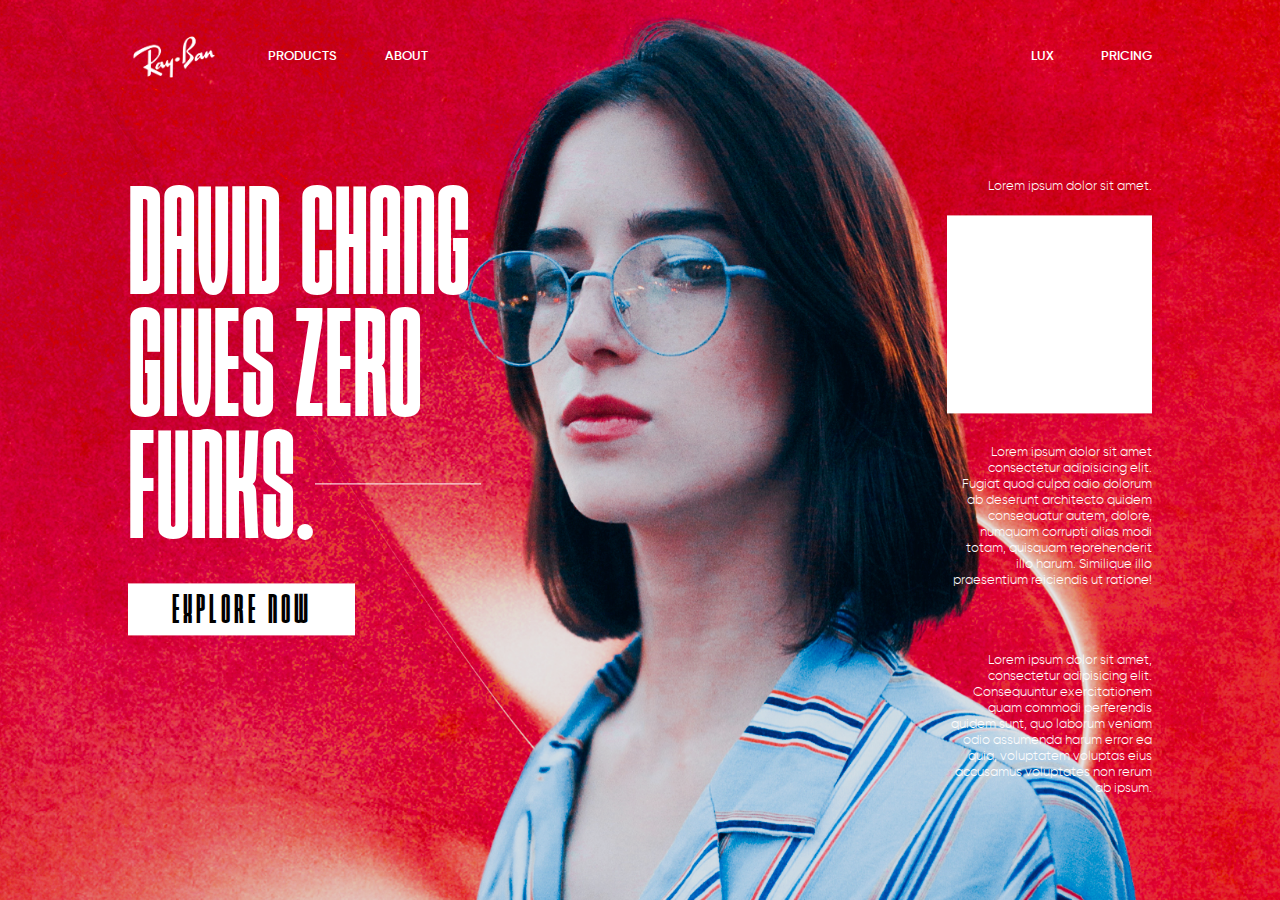
==== index.html @ e43b04ef "Added landing page" ====
<!DOCTYPE html>
<html lang="en">

<head>
    <meta charset="UTF-8">
    <meta name="viewport" content="width=device-width, initial-scale=1.0">
    <title>Document</title>
    <link rel="stylesheet" href="https://unpkg.com/sheryjs/dist/Shery.css" />
    <link rel="stylesheet" href="font.css">
    <link rel="stylesheet" href="style.css">
</head>

<body>
    <div id="main">
        <div id="back">
            <img src="Assets/Images/Model1.JPG" alt="">
            <img src="Assets/Images/Model2.JPG" alt="">
            <img src="Assets/Images/Model4.JPG" alt="">
            <img src="Assets/Images/Model8.JPG" alt="">
            <img src="Assets/Images/Model3.JPG" alt="">
        </div>
        <div id="top">
            <div id="workingArea">
                <nav>
                    <div id="nleft">
                        <img src="Assets/Images/raybanlogo.png" alt="">
                        <a href="">products</a>
                        <a href="">about</a>
                    </div>
                    <div id="nright">
                        <a href="">lux</a>
                        <a href="">pricing</a>
                    </div>
                </nav>
                <div id="hero">
                    <div id="heroleft">
                        <div class="elem">
                            <h1>David Chang</h1>
                            <h1>David Chang</h1>
                            <h1>David Chang</h1>
                            <h1>David Chang</h1>
                            <h1>David Chang</h1>
                        </div>
                        <div class="elem">
                            <h1>Gives Zero</h1>
                            <h1>Gives Zero</h1>
                            <h1>Gives Zero</h1>
                            <h1>Gives Zero</h1>
                            <h1>Gives Zero</h1>
                        </div>
                        <div class="elem">
                            <h1>Funks. <span id="line"></span></h1>
                            <h1>Funks.</h1>
                            <h1>Funks.</h1>
                            <h1>Funks.</h1>
                            <h1>Funks.</h1>
                        </div>
                        <button>Explore Now</button>
                    </div>
                    <div id="heroright">
                        <p>Lorem ipsum dolor sit amet.</p>
                        <div id="imagediv">

                        </div>
                        <p>Lorem ipsum dolor sit amet consectetur adipisicing elit. Fugiat quod culpa odio dolorum ab
                            deserunt architecto quidem consequatur autem, dolore, numquam corrupti alias modi totam,
                            quisquam reprehenderit illo harum. Similique illo praesentium reiciendis ut ratione!</p>
                        <p>Lorem ipsum dolor sit amet, consectetur adipisicing elit. Consequuntur exercitationem quam
                            commodi perferendis quidem sunt, quo laborum veniam odio assumenda harum error ea quia,
                            voluptatem voluptas eius accusamus voluptates non rerum ab ipsum.</p>
                    </div>
                </div>
            </div>
        </div>
    </div>
    <script src="https://cdnjs.cloudflare.com/ajax/libs/gsap/3.12.2/gsap.min.js"></script>
    <script src="https://cdnjs.cloudflare.com/ajax/libs/gsap/3.12.2/ScrollTrigger.min.js"></script>
    <script src="https://cdnjs.cloudflare.com/ajax/libs/three.js/0.155.0/three.min.js"></script>
    <script src="https://cdn.jsdelivr.net/gh/automat/controlkit.js@master/bin/controlKit.min.js"></script>
    <script type="text/javascript" src="https://unpkg.com/sheryjs/dist/Shery.js"></script>
    <script src="script.js"></script>
</body>

</html>
---- font.css ----
@font-face {
    font-family: 'Gilroy';
    src: url('Assets/Fonts/Gilroy-Black.ttf') format('truetype');
    font-weight: 900;
    font-style: normal;
}

@font-face {
    font-family: 'Gilroy';
    src: url('Assets/Fonts/Gilroy-Bold.ttf') format('truetype');
    font-weight: 700;
    font-style: normal;
}

@font-face {
    font-family: 'Gilroy';
    src: url('Assets/Fonts/Gilroy-ExtraBold.ttf') format('truetype');
    font-weight: 800;
    font-style: normal;
}

@font-face {
    font-family: 'Gilroy';
    src: url('Assets/Fonts/Gilroy-Heavy.ttf') format('truetype');
    font-weight: 900;
    font-style: normal;
}

@font-face {
    font-family: 'Gilroy';
    src: url('Assets/Fonts/Gilroy-Light.ttf') format('truetype');
    font-weight: 300;
    font-style: normal;
}

@font-face {
    font-family: 'Gilroy';
    src: url('Assets/Fonts/Gilroy-Medium.ttf') format('truetype');
    font-weight: 500;
    font-style: normal;
}


@font-face {
    font-family: 'Gilroy';
    src: url('Assets/Fonts/Gilroy-Regular.ttf') format('truetype');
    font-weight: 400;
    font-style: normal;
}

@font-face {
    font-family: 'Gilroy';
    src: url('Assets/Fonts/Gilroy-SemiBold.ttf') format('truetype');
    font-weight: 600;
    font-style: normal;
}

@font-face {
    font-family: 'Gilroy';
    src: url('Assets/Fonts/Gilroy-Thin.ttf') format('truetype');
    font-weight: 100;
    font-style: normal;
}

@font-face {
    font-family: 'Gilroy';
    src: url('Assets/Fonts/Gilroy-UltraLight.ttf') format('truetype');
    font-weight: 200;
    font-style: normal;
}

@font-face {
    font-family: "Kajiro";
    src: url("Assets/Fonts/Kajiro\ Bold.ttf");
    font-style: normal;
}
---- style.css ----
* {
    margin: 0;
    padding: 0;
    box-sizing: border-box;
    font-family: gilroy;

}

html,
body {
    width: 100%;
    height: 100%;
}

#main{
    position: relative;
    width: 100%;
    height: 100vh;
}
#back{
    width: 100%;
    height: 100vh;
    /* background-color: rgb(255, 0, 0); */
    overflow: hidden;
}
#back img{
    width: 100%;
    height: 100%;
    object-fit: cover;
    
}

#top{
    position: absolute;
    top: 0;
    left: 0;
    width: 100%;
    height: 100vh;
    background-color: rgba(0, 0, 0, 0.1);
    pointer-events: none;
    z-index: 100;
}

#workingArea{
    position: relative;
    width: 80%;
    max-width: 1920px;
    height: 100vh;
    margin: 0 auto;
    /* border: 1px solid red; */
}
nav{
    display:flex;
    align-items: center;
    justify-content: space-between;
    padding: 2.5vw 0;
}
#nleft,#nright{
    display: flex;
    align-items: center;
    gap: 3.7vw;
}
nav img{
    height: 50px;
}
nav a{
    color: white;
    text-decoration: none;
    text-transform: uppercase;
    font-weight: 600;
    font-size: 13px;
    pointer-events: all;
}
#hero{
    /* background-color: gray; */
    position: absolute;
    top: 50%;
    left: 0;
    transform: translate(0%,-50%);
    width: 100%;
    display: flex;
    justify-content: space-between;
    margin-top: 3vw;
}
#hero #heroleft{
    /* position: relative; */
    min-width: 50%;
}
#heroleft .elem{
    position: relative;
    height: 9.5vw;
    overflow: hidden;
}
#heroleft .elem h1{
    
    font-family: "Kajiro";
    color: white;
    font-weight: 200;
    font-size: 12vw;
    line-height: 0.9;
}
.elem #line{
    position: absolute;
    top: 50%;
    height: 1px;
    width: 13vw;
    background-color: white;
}
#heroleft button{
    background-color: white;
    font-size: 3.3vw;
    font-family: "Kajiro";
    padding: .3vw 3.4vw;
    padding-top: .5vw;
    margin-top: 3vw;
    border: none;
    outline: none;
    letter-spacing: .3vw;
    pointer-events: all;
    cursor: pointer;

}
#hero #heroright{
    /* background-color: green; */
    width:20%;

    
}
#heroright #imagediv{
    background-color: white;
    width: 100%;
    height: 22vh;
    margin-top: 1.5vw;
    margin-bottom: 2.5vw;
}
#heroright p{
    text-align: right;
    /* background-color: #706f6f; */
    font-size: 13px;
    color: white;
    font-weight: 300;
}

#heroright p:nth-child(4){
    margin-top: 5vw;
}
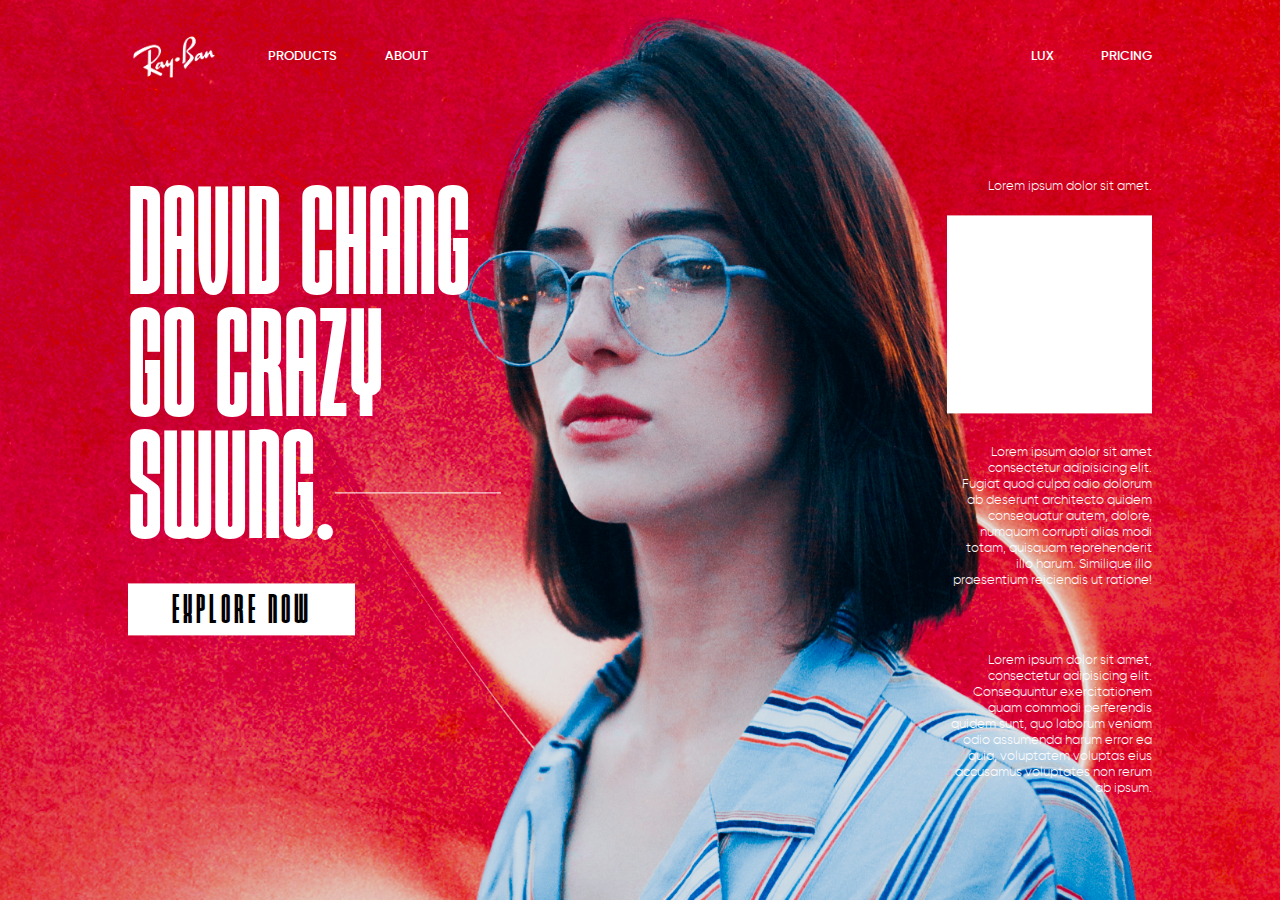
==== commit 15aad0a3: "Add text animation" ====
--- a/index.html
+++ b/index.html
@@ -36,24 +36,24 @@
                     <div id="heroleft">
                         <div class="elem">
                             <h1>David Chang</h1>
-                            <h1>David Chang</h1>
-                            <h1>David Chang</h1>
-                            <h1>David Chang</h1>
-                            <h1>David Chang</h1>
+                            <h1>Flavors Funk</h1>
+                            <h1>Zesty Munch</h1>
+                            <h1>Flavor Burst</h1>
+                            <h1>Savory Style</h1>
                         </div>
                         <div class="elem">
-                            <h1>Gives Zero</h1>
-                            <h1>Gives Zero</h1>
-                            <h1>Gives Zero</h1>
-                            <h1>Gives Zero</h1>
-                            <h1>Gives Zero</h1>
+                            <h1>Go Crazy</h1>
+                            <h1>Stay Free</h1>
+                            <h1>Drop Dead</h1>
+                            <h1>Face Fear</h1>
+                            <h1>No Limits</h1>
                         </div>
                         <div class="elem">
+                            <h1>Swung. <span id="line"></span></h1>
+                            <h1>Briks. <span id="line"></span></h1>
+                            <h1>Vibes. <span id="line"></span></h1>
+                            <h1>Beats. <span id="line"></span></h1>
                             <h1>Funks. <span id="line"></span></h1>
-                            <h1>Funks.</h1>
-                            <h1>Funks.</h1>
-                            <h1>Funks.</h1>
-                            <h1>Funks.</h1>
                         </div>
                         <button>Explore Now</button>
                     </div>
--- a/style.css
+++ b/style.css
@@ -89,15 +89,22 @@
 #heroleft .elem{
     position: relative;
     height: 9.5vw;
+    /* border: 2px solid #000000; */
     overflow: hidden;
 }
 #heroleft .elem h1{
-    
+    /* background-color: rgb(79, 79, 71); */
+    position: absolute;
+    top: 100%;
+    left: 0;
     font-family: "Kajiro";
     color: white;
     font-weight: 200;
     font-size: 12vw;
     line-height: 0.9;
+}
+#heroleft .elem h1:first-child{
+    top: 0%;
 }
 .elem #line{
     position: absolute;
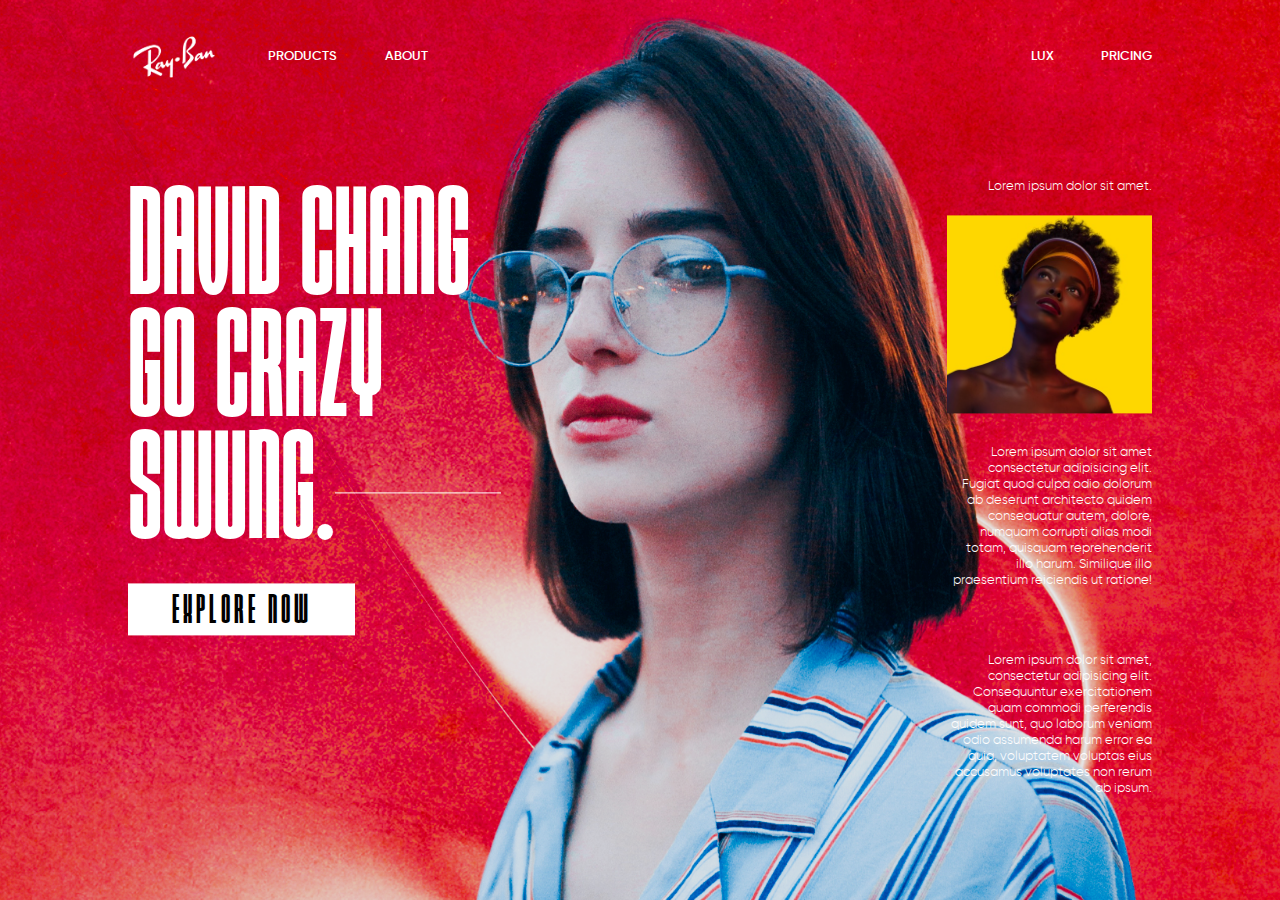
==== commit f67d9325: "Add images" ====
--- a/index.html
+++ b/index.html
@@ -15,9 +15,9 @@
         <div id="back">
             <img src="Assets/Images/Model1.JPG" alt="">
             <img src="Assets/Images/Model2.JPG" alt="">
+            <img src="Assets/Images/Model3.JPG" alt="">
             <img src="Assets/Images/Model4.JPG" alt="">
-            <img src="Assets/Images/Model8.JPG" alt="">
-            <img src="Assets/Images/Model3.JPG" alt="">
+            <img src="Assets/Images/Model5.JPG" alt="">
         </div>
         <div id="top">
             <div id="workingArea">
--- a/style.css
+++ b/style.css
@@ -105,6 +105,7 @@
 }
 #heroleft .elem h1:first-child{
     top: 0%;
+    
 }
 .elem #line{
     position: absolute;
@@ -135,6 +136,10 @@
 }
 #heroright #imagediv{
     background-color: white;
+    background: url("Assets/Images/Model6.jpg") ;
+    background-position: center;
+    background-repeat: no-repeat;
+    background-size: cover;
     width: 100%;
     height: 22vh;
     margin-top: 1.5vw;
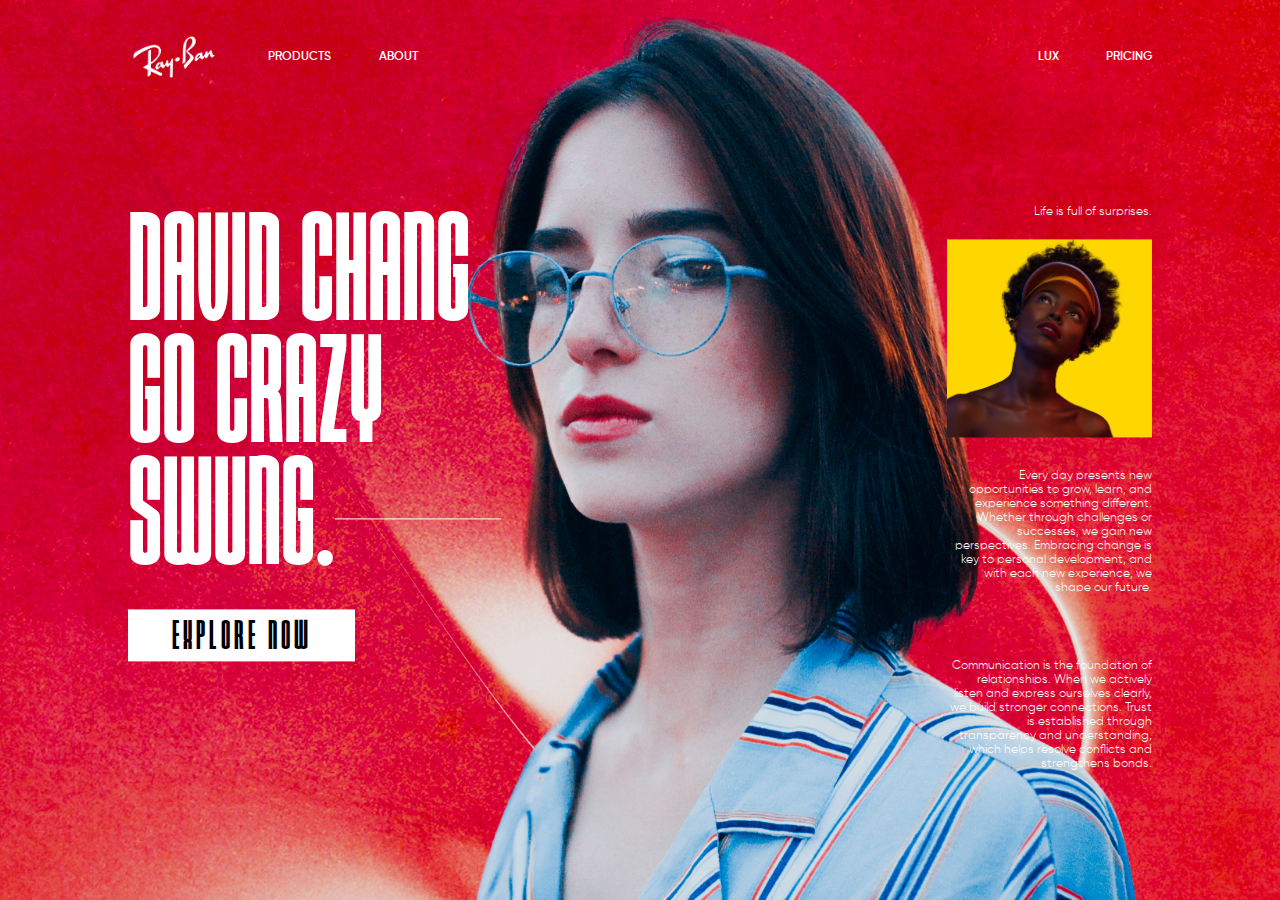
==== commit ab38a578: "Add responsiveness" ====
--- a/index.html
+++ b/index.html
@@ -6,8 +6,8 @@
     <meta name="viewport" content="width=device-width, initial-scale=1.0">
     <title>Document</title>
     <link rel="stylesheet" href="https://unpkg.com/sheryjs/dist/Shery.css" />
+    <link rel="stylesheet" href="style.css">
     <link rel="stylesheet" href="font.css">
-    <link rel="stylesheet" href="style.css">
 </head>
 
 <body>
@@ -30,6 +30,10 @@
                     <div id="nright">
                         <a href="">lux</a>
                         <a href="">pricing</a>
+                    </div>
+                    <div id="menu">
+                        <div class="menuIcon-line menuIcon-line1"></div>
+                        <div class="menuIcon-line menuIcon-line2"></div>
                     </div>
                 </nav>
                 <div id="hero">
@@ -58,16 +62,11 @@
                         <button>Explore Now</button>
                     </div>
                     <div id="heroright">
-                        <p>Lorem ipsum dolor sit amet.</p>
+                        <p>Life is full of surprises.</p>
                         <div id="imagediv">
-
                         </div>
-                        <p>Lorem ipsum dolor sit amet consectetur adipisicing elit. Fugiat quod culpa odio dolorum ab
-                            deserunt architecto quidem consequatur autem, dolore, numquam corrupti alias modi totam,
-                            quisquam reprehenderit illo harum. Similique illo praesentium reiciendis ut ratione!</p>
-                        <p>Lorem ipsum dolor sit amet, consectetur adipisicing elit. Consequuntur exercitationem quam
-                            commodi perferendis quidem sunt, quo laborum veniam odio assumenda harum error ea quia,
-                            voluptatem voluptas eius accusamus voluptates non rerum ab ipsum.</p>
+                        <p>Every day presents new opportunities to grow, learn, and experience something different. Whether through challenges or successes, we gain new perspectives. Embracing change is key to personal development, and with each new experience, we shape our future. </p>
+                        <p>Communication is the foundation of relationships. When we actively listen and express ourselves clearly, we build stronger connections. Trust is established through transparency and understanding, which helps resolve conflicts and strengthens bonds.</p>
                     </div>
                 </div>
             </div>
--- a/style.css
+++ b/style.css
@@ -3,8 +3,8 @@
     padding: 0;
     box-sizing: border-box;
     font-family: gilroy;
-
-}
+    -webkit-tap-highlight-color: transparent;
+}   
 
 html,
 body {
@@ -12,25 +12,29 @@
     height: 100%;
 }
 
-#main{
+
+#main {
     position: relative;
     width: 100%;
     height: 100vh;
-}
-#back{
+    touch-action: manipulation;
+}
+
+#back {
     width: 100%;
     height: 100vh;
     /* background-color: rgb(255, 0, 0); */
     overflow: hidden;
 }
-#back img{
+
+#back img {
     width: 100%;
     height: 100%;
     object-fit: cover;
-    
-}
-
-#top{
+
+}
+
+#top {
     position: absolute;
     top: 0;
     left: 0;
@@ -41,7 +45,7 @@
     z-index: 100;
 }
 
-#workingArea{
+#workingArea {
     position: relative;
     width: 80%;
     max-width: 1920px;
@@ -49,50 +53,63 @@
     margin: 0 auto;
     /* border: 1px solid red; */
 }
-nav{
-    display:flex;
+
+nav {
+    display: flex;
     align-items: center;
     justify-content: space-between;
     padding: 2.5vw 0;
 }
-#nleft,#nright{
+
+#nleft,
+#nright {
     display: flex;
     align-items: center;
     gap: 3.7vw;
 }
-nav img{
+
+nav img {
     height: 50px;
 }
-nav a{
+
+nav a {
     color: white;
     text-decoration: none;
     text-transform: uppercase;
     font-weight: 600;
-    font-size: 13px;
+    font-size: clamp(12px, 0.9vw, 13px);
     pointer-events: all;
 }
-#hero{
+nav #menu{
+    display: none;
+}
+
+#hero {
     /* background-color: gray; */
     position: absolute;
     top: 50%;
     left: 0;
-    transform: translate(0%,-50%);
+    transform: translate(0%, -50%);
     width: 100%;
     display: flex;
     justify-content: space-between;
     margin-top: 3vw;
 }
-#hero #heroleft{
+
+#hero #heroleft {
     /* position: relative; */
     min-width: 50%;
 }
-#heroleft .elem{
+
+#heroleft .elem {
     position: relative;
     height: 9.5vw;
     /* border: 2px solid #000000; */
     overflow: hidden;
-}
-#heroleft .elem h1{
+    touch-action: manipulation;
+}
+
+#heroleft .elem h1 {
     /* background-color: rgb(79, 79, 71); */
     position: absolute;
     top: 100%;
@@ -100,21 +117,24 @@
     font-family: "Kajiro";
     color: white;
     font-weight: 200;
-    font-size: 12vw;
+    font-size: clamp(150px, 12vw, 300px);
     line-height: 0.9;
 }
-#heroleft .elem h1:first-child{
+
+#heroleft .elem h1:first-child {
     top: 0%;
-    
-}
-.elem #line{
+
+}
+
+.elem #line {
     position: absolute;
     top: 50%;
     height: 1px;
     width: 13vw;
     background-color: white;
 }
-#heroleft button{
+
+#heroleft button {
     background-color: white;
     font-size: 3.3vw;
     font-family: "Kajiro";
@@ -128,15 +148,15 @@
     cursor: pointer;
 
 }
-#hero #heroright{
+
+#hero #heroright {
     /* background-color: green; */
-    width:20%;
-
-    
-}
-#heroright #imagediv{
+    width: 20%;
+}
+
+#heroright #imagediv {
     background-color: white;
-    background: url("Assets/Images/Model6.jpg") ;
+    background: url("Assets/Images/Model6.jpg");
     background-position: center;
     background-repeat: no-repeat;
     background-size: cover;
@@ -145,14 +165,170 @@
     margin-top: 1.5vw;
     margin-bottom: 2.5vw;
 }
-#heroright p{
+
+#heroright p {
     text-align: right;
-    /* background-color: #706f6f; */
-    font-size: 13px;
+    font-size: 0.9vw;
     color: white;
     font-weight: 300;
 }
 
-#heroright p:nth-child(4){
+#heroright p:nth-child(4) {
     margin-top: 5vw;
 }
+
+@media (max-width:1200px) {
+    #hero {
+        position: relative;
+        top: 0;
+        left: 0;
+        margin-top: 0vw;
+        transform: translate(0, 0);
+
+    }
+
+    #hero #heroright {
+        width: 40%;
+        display: flex;
+        flex-direction: column;
+        align-items: flex-end;
+    }
+
+    #heroright #imagediv {
+        width: 50%;
+    }
+
+    #heroright p {
+        line-height: 1.2;
+        width: 70%;
+    }
+}
+
+@media (max-width:900px) {
+    #workingArea {
+        width: 90%;
+    }
+    #hero {
+        display: flex;
+        flex-direction: column;
+    }
+    #heroleft{
+        margin-top: 3vw;
+    }
+    #heroleft .elem {
+        height: 15vw;
+    }
+
+    #heroleft button {
+        font-size: 4vw;
+        padding: 1vw 3.8vw;
+        padding-top: 1vw;
+        margin-top: 3vw;
+        letter-spacing: .5vw;
+    
+    }
+    #hero #heroleft {
+        width: 100%;
+        height: fit-content;
+    }
+
+    #hero #heroright {
+        position: absolute;
+        right: 0;
+        top: 50%;
+        width: 50%;
+    }
+    #heroright #imagediv {
+        width: 80%;
+    }
+    #heroright p {
+        font-size: 2vw;
+        mix-blend-mode: difference;
+    }
+}
+
+@media (max-width:500px) {
+    #main{
+        overflow-y: hidden;
+    }
+    #workingArea {
+        width: 90%;
+    }
+    nav a{
+        display: none;
+    }
+    nav #menu{
+        width: 20px;
+        height: 20px;
+        display: block;
+        position: relative;
+    }
+
+    #menu .menuIcon-line {
+        background-color: rgb(255, 255, 255);
+        height: 1.5px;
+        width: 100%;
+        position: absolute;
+        top: 20%;
+    }
+    #menu .menuIcon-line2{
+        margin-top: 7px;
+    }
+
+    #hero {
+        display: flex;
+        flex-direction: column;
+    }
+    #heroleft{
+        margin-top: 3vw;
+    }
+    #heroleft .elem {
+        height: 19vw;
+    }
+    .elem #line {
+        width: 90px;
+        height: 1px;
+    }
+    #heroleft .elem h1 {
+        font-size: 100px;
+    }
+    #heroleft button {
+        font-size: 30px;
+        padding: 0.8vw 4vw;
+        padding-top: 1.2vw;
+        margin-top: 3vw;
+        letter-spacing: .7vw;
+    }
+    
+    #hero #heroright {
+        position:relative;
+    
+        align-items: start;
+        /* background-color: green; */
+        width: 100%;
+        height: fit-content;
+        padding-bottom: 50vw;
+    }
+    #heroright #imagediv {
+        display: none;
+    }
+    #heroright p {
+        font-size: 14px;
+        text-align: start;
+
+        width: 60%;
+        
+    }
+    #heroright p:first-child{
+        margin-top: 20vw;
+        margin-bottom: 2vw;
+        color: rgb(255, 230, 0);
+    }
+}
+
+@media (max-width:400px) {
+    #heroleft .elem {
+        height: 23vw;
+    }
+
+}